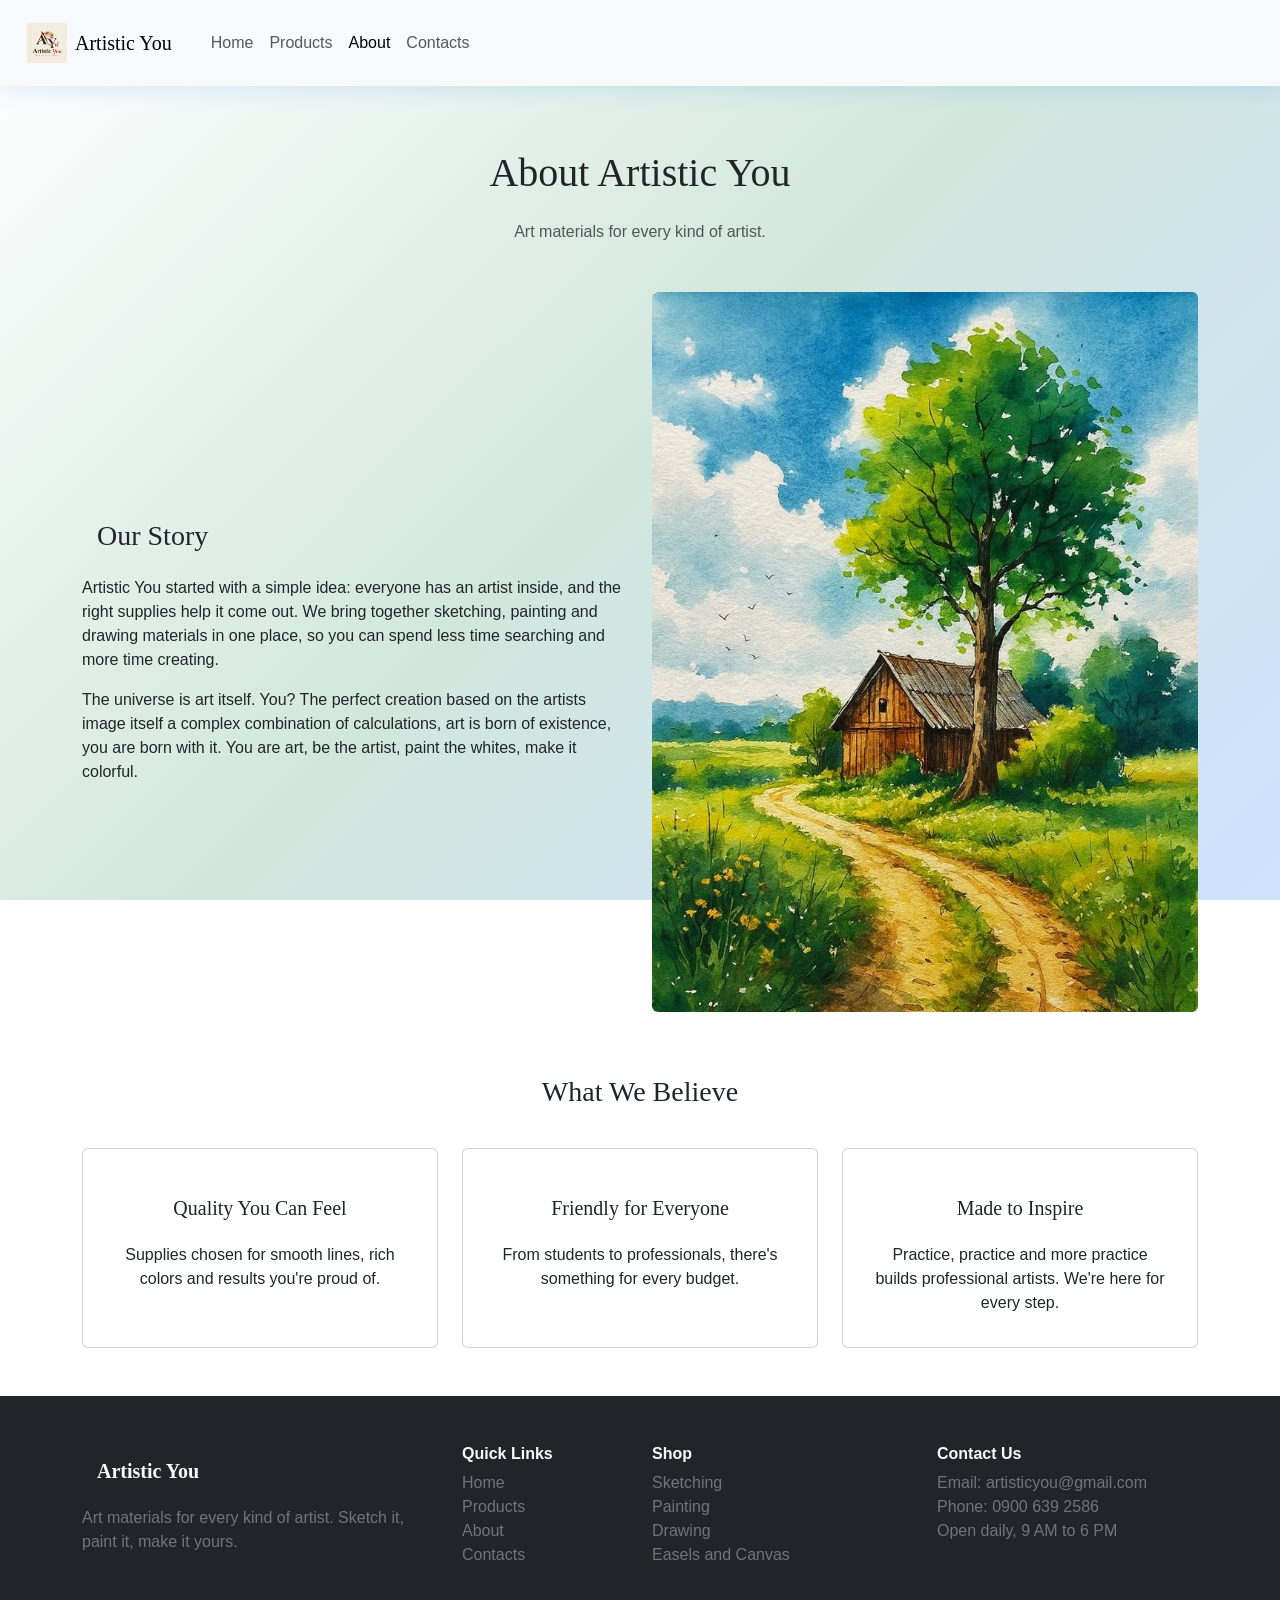
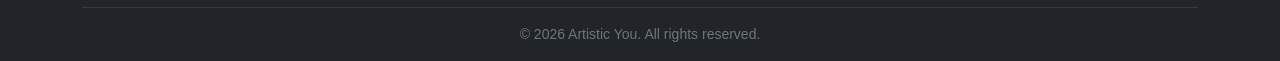
==== About.html @ 81b0568e "Artistic-you ecommerce website" ====
<!doctype html>
<html lang="en">
  <head>
    <meta charset="UTF-8" />
    <meta name="viewport" content="width=device-width, initial-scale=1.0" />
    <title>About | Artistic You</title>
    <link
      href="https://cdn.jsdelivr.net/npm/bootstrap@5.3.0-alpha3/dist/css/bootstrap.min.css"
      rel="stylesheet"
      integrity="sha384-KK94CHFLLe+nY2dmCWGMq91rCGa5gtU4mk92HdvYe+M/SXH301p5ILy+dN9+nJOZ"
      crossorigin="anonymous"
    />
    <link rel="stylesheet" href="CSS/css.css" />
  </head>
  <body>
    <nav class="navbar navbar-expand-lg bg-body-tertiary">
      <div class="container-fluid">
        <a class="navbar-brand d-flex align-items-center" href="index.html">
          <img
            src="Image/Logo.png"
            alt="Artistic You logo"
            width="40"
            height="40"
            class="me-2"
          />
          Artistic You
        </a>
        <button
          class="navbar-toggler"
          type="button"
          data-bs-toggle="collapse"
          data-bs-target="#navMenu"
          aria-controls="navMenu"
          aria-expanded="false"
          aria-label="Toggle navigation"
        >
          <span class="navbar-toggler-icon"></span>
        </button>
        <div class="collapse navbar-collapse" id="navMenu">
          <ul class="navbar-nav me-auto mb-2 mb-lg-0">
            <li class="nav-item">
              <a class="nav-link" href="index.html">Home</a>
            </li>
            <li class="nav-item">
              <a class="nav-link" href="Products.html">Products</a>
            </li>
            <li class="nav-item">
              <a class="nav-link active" aria-current="page" href="About.html"
                >About</a
              >
            </li>
            <li class="nav-item">
              <a class="nav-link" href="Contacts.html">Contacts</a>
            </li>
          </ul>
        </div>
      </div>
    </nav>

    <main>
      <section class="container my-5">
        <h1 class="text-center mb-2">About Artistic You</h1>
        <p class="text-center text-muted mb-5">
          Art materials for every kind of artist.
        </p>

        <div class="row align-items-center g-4 mb-5">
          <div class="col-md-6">
            <h3>Our Story</h3>
            <p>
              Artistic You started with a simple idea: everyone has an artist
              inside, and the right supplies help it come out. We bring together
              sketching, painting and drawing materials in one place, so you can
              spend less time searching and more time creating.
            </p>

            <p>
              The universe is art itself. You? The perfect creation based on the
              artists image itself a complex combination of calculations, art is
              born of existence, you are born with it. You are art, be the
              artist, paint the whites, make it colorful.
            </p>
          </div>
          <div class="col-md-6">
            <img
              src="Image/Gallery/Water Color.jpg"
              class="img-fluid rounded"
              alt="Watercolor landscape"
            />
          </div>
        </div>

        <h3 class="text-center mb-4">What We Believe</h3>
        <div class="row row-cols-1 row-cols-md-3 g-4">
          <div class="col">
            <div class="card text-center h-100 p-3">
              <div class="card-body">
                <h5 class="card-title">Quality You Can Feel</h5>
                <p class="card-text">
                  Supplies chosen for smooth lines, rich colors and results
                  you're proud of.
                </p>
              </div>
            </div>
          </div>
          <div class="col">
            <div class="card text-center h-100 p-3">
              <div class="card-body">
                <h5 class="card-title">Friendly for Everyone</h5>
                <p class="card-text">
                  From students to professionals, there's something for every
                  budget.
                </p>
              </div>
            </div>
          </div>
          <div class="col">
            <div class="card text-center h-100 p-3">
              <div class="card-body">
                <h5 class="card-title">Made to Inspire</h5>
                <p class="card-text">
                  Practice, practice and more practice builds professional
                  artists. We're here for every step.
                </p>
              </div>
            </div>
          </div>
        </div>
      </section>
    </main>

    <!-- Start of Footer -->
    <footer class="bg-dark text-light pt-5 pb-3 mt-5">
      <div class="container">
        <div class="row g-4">
          <div class="col-12 col-md-4">
            <h5 class="fw-bold">Artistic You</h5>
            <p class="text-secondary">
              Art materials for every kind of artist. Sketch it, paint it, make
              it yours.
            </p>
          </div>

          <div class="col-6 col-md-2">
            <h6 class="fw-bold">Quick Links</h6>
            <ul class="list-unstyled">
              <li>
                <a href="index.html" class="text-decoration-none text-secondary"
                  >Home</a
                >
              </li>
              <li>
                <a
                  href="Products.html"
                  class="text-decoration-none text-secondary"
                  >Products</a
                >
              </li>
              <li>
                <a href="About.html" class="text-decoration-none text-secondary"
                  >About</a
                >
              </li>
              <li>
                <a
                  href="Contacts.html"
                  class="text-decoration-none text-secondary"
                  >Contacts</a
                >
              </li>
            </ul>
          </div>

          <div class="col-6 col-md-3">
            <h6 class="fw-bold">Shop</h6>
            <ul class="list-unstyled text-secondary">
              <li>Sketching</li>
              <li>Painting</li>
              <li>Drawing</li>
              <li>Easels and Canvas</li>
            </ul>
          </div>

          <div class="col-12 col-md-3">
            <h6 class="fw-bold">Contact Us</h6>
            <ul class="list-unstyled text-secondary">
              <li>Email: artisticyou@gmail.com</li>
              <li>Phone: 0900 639 2586</li>
              <li>Open daily, 9 AM to 6 PM</li>
            </ul>
          </div>
        </div>

        <hr class="border-secondary mt-4" />

        <p class="text-center text-secondary small mb-0">
          &copy; 2026 Artistic You. All rights reserved.
        </p>
      </div>
    </footer>
    <!-- End of Footer -->
    <script
      src="https://cdn.jsdelivr.net/npm/bootstrap@5.3.0-alpha3/dist/js/bootstrap.bundle.min.js"
      integrity="sha384-ENjdO4Dr2bkBIFxQpeoTz1HIcje39Wm4jDKdf19U8gI4ddQ3GYNS7NTKfAdVQSZe"
      crossorigin="anonymous"
    ></script>
  </body>
</html>
---- CSS/css.css ----
body {
  background: linear-gradient(
    135deg,
    var(--bs-white),
    var(--bs-success-bg-subtle),
    var(--bs-primary-bg-subtle)
  );
  background-attachment: fixed;
  min-height: 100vh;

  font-family: "Poppins", sans-serif;
}
h1,
h2,
h3,
h4,
h5,
.navbar-brand {
  font-family: "Playfair Display", serif;
  padding: 15px;
}

.glass,
.card.glass {
  background: rgba(var(--bs-white-rgb), 0.25);
  -webkit-backdrop-filter: blur(12px);
  backdrop-filter: blur(12px);
  border: 1px solid rgba(var(--bs-white-rgb), 0.5);
  border-radius: 1rem;
  box-shadow: 0 8px 32px rgba(var(--bs-primary-rgb), 0.15);
}

.navbar {
  box-shadow: 0 4px 20px rgba(var(--bs-primary-rgb), 0.12);
}

.gallery-img {
  width: 300px;
  height: 350px;
  object-fit: cover;
}

.card-body {
  display: flex;
  flex-direction: column;
}

.card-body .card-text {
  flex-grow: 1;
}

.card-body .btn {
  align-self: center;
}

.card {
  transition:
    transform 0.25s,
    box-shadow 0.25s;
}
.card:hover {
  transform: translateY(-6px);
  box-shadow: 0 12px 28px rgba(0, 0, 0, 0.12);
}

.btn-primary {
  --bs-btn-bg: #3f8d89;
  /* --bs-btn-border-color: #7a4fd6; */
  --bs-btn-hover-bg: #1f21b1;
  --bs-btn-hover-border-color: #209f70;
}
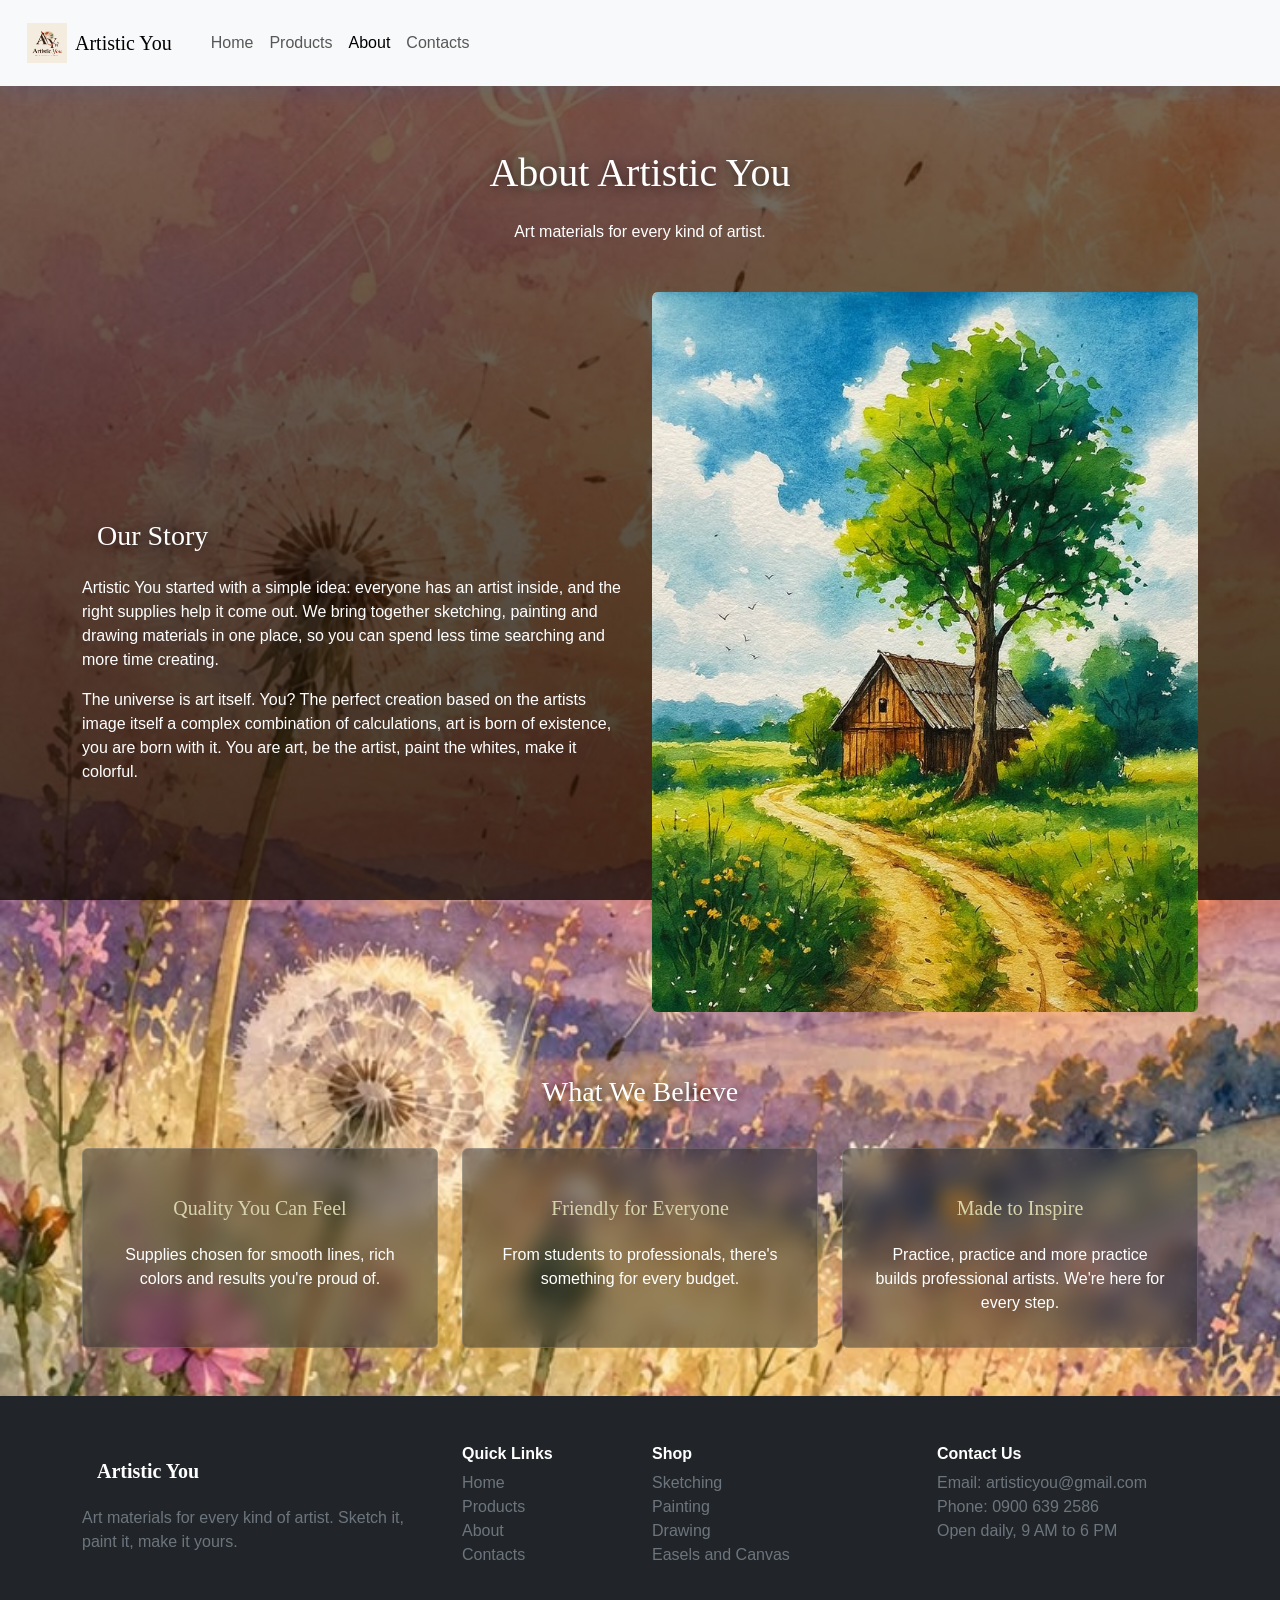
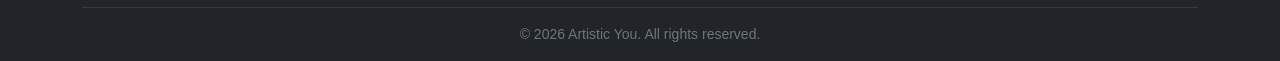
==== commit e51a6c2e: "Commit: Changes" ====
--- a/About.html
+++ b/About.html
@@ -67,14 +67,14 @@
         <div class="row align-items-center g-4 mb-5">
           <div class="col-md-6">
             <h3>Our Story</h3>
-            <p>
+            <p class="text">
               Artistic You started with a simple idea: everyone has an artist
               inside, and the right supplies help it come out. We bring together
               sketching, painting and drawing materials in one place, so you can
               spend less time searching and more time creating.
             </p>
 
-            <p>
+            <p class="text">
               The universe is art itself. You? The perfect creation based on the
               artists image itself a complex combination of calculations, art is
               born of existence, you are born with it. You are art, be the
--- a/CSS/css.css
+++ b/CSS/css.css
@@ -1,15 +1,22 @@
 body {
-  background: linear-gradient(
-    135deg,
-    var(--bs-white),
-    var(--bs-success-bg-subtle),
-    var(--bs-primary-bg-subtle)
-  );
+  background-color: #120a06;
+  background-image:
+    linear-gradient(rgba(20, 10, 5, 0.55), rgba(20, 10, 5, 0.8)),
+    url("../Image/Background.jpg");
+  background-size: cover;
+  background-position: center;
   background-attachment: fixed;
+  background-repeat: no-repeat;
   min-height: 100vh;
-
   font-family: "Poppins", sans-serif;
 }
+.glass {
+  background: rgba(var(--bs-dark-rgb), 0.45);
+  border: 1px solid rgba(255, 255, 255, 0.15);
+  -webkit-backdrop-filter: blur(12px);
+  backdrop-filter: blur(12px);
+}
+
 h1,
 h2,
 h3,
@@ -20,18 +27,111 @@
   padding: 15px;
 }
 
-.glass,
-.card.glass {
-  background: rgba(var(--bs-white-rgb), 0.25);
-  -webkit-backdrop-filter: blur(12px);
-  backdrop-filter: blur(12px);
-  border: 1px solid rgba(var(--bs-white-rgb), 0.5);
-  border-radius: 1rem;
-  box-shadow: 0 8px 32px rgba(var(--bs-primary-rgb), 0.15);
+h1,
+h2,
+h3 {
+  color: #ffd27f;
+  text-shadow: 0 2px 12px rgba(0, 0, 0, 0.6);
+  color: white;
+}
+
+.card-title {
+  color: rgb(215, 212, 173);
+}
+
+h5 {
+  color: wheat;
+}
+
+.text-muted {
+  color: #ffffff !important;
+}
+
+.text {
+  color: white;
+}
+
+.fw-bold {
+  color: white;
+}
+.card {
+  background: rgba(var(--bs-dark-rgb), 0.45);
+  border: 1px solid rgba(255, 255, 255, 0.15);
+  -webkit-backdrop-filter: blur(10px);
+  backdrop-filter: blur(10px);
+}
+
+.top-products {
+  background: rgba(var(--bs-dark-rgb), 0.35);
+  border: 1px solid rgba(255, 255, 255, 0.15);
 }
 
 .navbar {
   box-shadow: 0 4px 20px rgba(var(--bs-primary-rgb), 0.12);
+  color: antiquewhite;
+}
+
+/* ===== Introduction section ===== */
+.Introduction {
+  position: relative;
+  width: 100%;
+  min-height: 100vh;
+  display: flex;
+  flex-direction: column;
+  justify-content: center;
+  align-items: center;
+  text-align: center;
+  padding: 60px 8%;
+  box-sizing: border-box;
+  overflow: hidden;
+}
+
+.Introduction img {
+  position: absolute;
+  inset: 0;
+  width: 100%;
+  height: 100%;
+  object-fit: cover;
+  object-position: center;
+  z-index: 0;
+}
+
+.Introduction::before {
+  content: "";
+  position: absolute;
+  inset: 0;
+  background: linear-gradient(
+    to bottom,
+    rgba(20, 10, 5, 0.55),
+    rgba(20, 10, 5, 0.7)
+  );
+  z-index: 1;
+}
+
+.Introduction h2,
+.Introduction h5 {
+  position: relative;
+  z-index: 2;
+  color: #fff8ec;
+  text-shadow: 0 2px 8px rgba(0, 0, 0, 0.8);
+}
+
+.Introduction h2 {
+  font-family: "Georgia", "Times New Roman", serif;
+  font-size: clamp(2rem, 5vw, 3.5rem);
+  letter-spacing: 2px;
+  margin-bottom: 30px;
+  color: #ffd27a;
+}
+
+.Introduction h5 {
+  font-family: "Georgia", "Times New Roman", serif;
+  font-style: italic;
+  font-weight: 400;
+  font-size: clamp(0.95rem, 1.6vw, 1.2rem);
+  line-height: 1.8;
+  max-width: 800px;
+  margin: 0 auto 28px;
 }
 
 .gallery-img {
@@ -47,6 +147,7 @@
 
 .card-body .card-text {
   flex-grow: 1;
+  color: white;
 }
 
 .card-body .btn {
